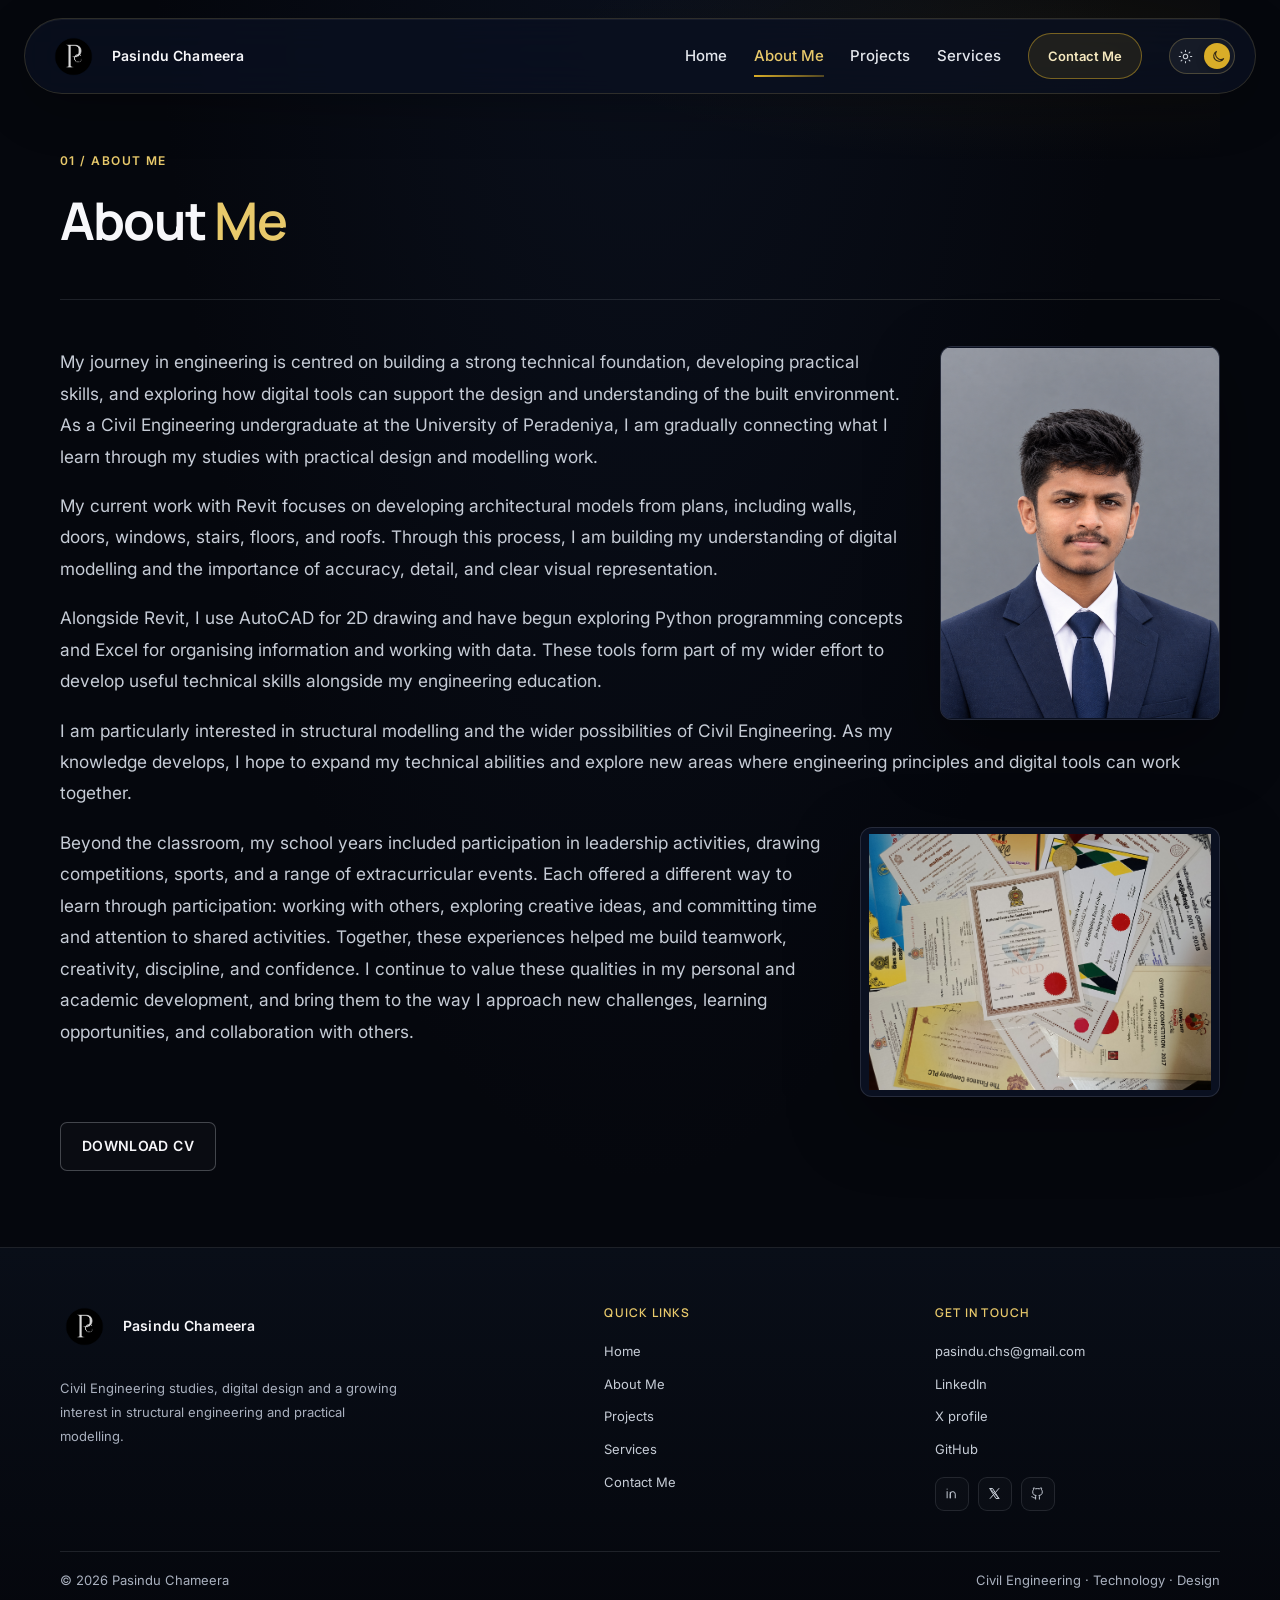
==== about.html @ b94b0c49 "Update portfolio and add project gallery" ====
<!doctype html>
<html lang="en">
<head>
  <meta charset="utf-8"><meta name="viewport" content="width=device-width, initial-scale=1"><meta name="theme-color" content="#05070D"><script>(function(){try{if(localStorage.getItem('portfolio-theme')==='light'){document.documentElement.dataset.theme='light';const m=document.querySelector('meta[name="theme-color"]');if(m)m.content='#F4F6F8'}}catch{}})();</script>
  <meta name="description" content="About Pasindu Chameera, a Civil Engineering undergraduate at the University of Peradeniya developing practical digital design skills.">
  <title>About Me | Pasindu Chameera</title>
  <link rel="preconnect" href="https://fonts.googleapis.com"><link rel="preconnect" href="https://fonts.gstatic.com" crossorigin><link href="https://fonts.googleapis.com/css2?family=Inter:wght@400;500;600&family=Manrope:wght@600;700&display=swap" rel="stylesheet">
  
  <link rel="stylesheet" href="styles.css"><script src="script.js" defer></script>
</head>
<body><a class="skip-link" href="#main">Skip to content</a>
  <header class="site-header"><a class="brand" href="index.html" aria-label="Pasindu Chameera home"><img src="pc-monogram.png" alt="" class="brand-mark"><span><strong>Pasindu Chameera</strong></span></a><button class="menu-toggle" type="button" aria-expanded="false" aria-controls="primary-nav" aria-label="Open navigation"><span></span><span></span></button><nav class="primary-nav" id="primary-nav" aria-label="Main navigation"><a href="index.html">Home</a><a href="about.html" aria-current="page">About Me</a><a href="projects.html">Projects</a><a href="services.html">Services</a><a class="nav-contact" href="contact.html">Contact Me</a><button class="theme-toggle" type="button" data-theme-toggle aria-label="Switch to light theme" aria-pressed="false">
  <svg class="theme-icon theme-icon-sun" viewBox="0 0 24 24" aria-hidden="true"><circle cx="12" cy="12" r="3.5"></circle><path d="M12 2v2m0 16v2M4.93 4.93l1.42 1.42m11.3 11.3 1.42 1.42M2 12h2m16 0h2M4.93 19.07l1.42-1.42m11.3-11.3 1.42-1.42"></path></svg>
  <svg class="theme-icon theme-icon-moon" viewBox="0 0 24 24" aria-hidden="true"><path d="M20.2 15.4A8.5 8.5 0 0 1 8.6 3.8 8.5 8.5 0 1 0 20.2 15.4Z"></path></svg>
  <span class="theme-toggle-thumb" aria-hidden="true"></span>
</button></nav></header>
  <main id="main">
  <section class="page-hero page-width about-page-hero"><p class="eyebrow">01 / About Me</p><h1>About <em>Me</em></h1></section>
  <section class="section section-about"><div class="page-width"><article class="about-article">
    <figure class="profile-frame"><img src="assets/pasindu-profile.png" alt="Portrait of Pasindu Chameera" loading="lazy"></figure>
    <p class="body-copy">My journey in engineering is centred on building a strong technical foundation, developing practical skills, and exploring how digital tools can support the design and understanding of the built environment. As a Civil Engineering undergraduate at the University of Peradeniya, I am gradually connecting what I learn through my studies with practical design and modelling work.</p>
    <p class="body-copy">My current work with Revit focuses on developing architectural models from plans, including walls, doors, windows, stairs, floors, and roofs. Through this process, I am building my understanding of digital modelling and the importance of accuracy, detail, and clear visual representation.</p>
    <p class="body-copy">Alongside Revit, I use AutoCAD for 2D drawing and have begun exploring Python programming concepts and Excel for organising information and working with data. These tools form part of my wider effort to develop useful technical skills alongside my engineering education.</p>
    <p class="body-copy">I am particularly interested in structural modelling and the wider possibilities of Civil Engineering. As my knowledge develops, I hope to expand my technical abilities and explore new areas where engineering principles and digital tools can work together.</p>
    <figure class="certificate-frame"><img src="assets/certificate-collection.jpg" alt="Photograph of Pasindu’s school certificates and participation documents" loading="lazy"></figure>
    <p class="body-copy">Beyond the classroom, my school years included participation in leadership activities, drawing competitions, sports, and a range of extracurricular events. Each offered a different way to learn through participation: working with others, exploring creative ideas, and committing time and attention to shared activities. Together, these experiences helped me build teamwork, creativity, discipline, and confidence. I continue to value these qualities in my personal and academic development, and bring them to the way I approach new challenges, learning opportunities, and collaboration with others.</p>
    <div class="about-actions"><a class="button button-outline" href="Pasindu_Chameera_CV.pdf" download="Pasindu_Chameera_CV.pdf">Download CV</a></div>
  </article></div></section>
</main>
  <footer class="site-footer"><div class="page-width"><div class="footer-main">
  <div><a class="brand footer-brand" href="index.html" aria-label="Pasindu Chameera home"><img src="pc-monogram.png" alt="" class="brand-mark"><span><strong>Pasindu Chameera</strong></span></a><p class="footer-description">Civil Engineering studies, digital design and a growing interest in structural engineering and practical modelling.</p></div>
  <div class="footer-col"><h2>Quick links</h2><nav class="footer-links" aria-label="Footer navigation"><a href="index.html">Home</a><a href="about.html">About Me</a><a href="projects.html">Projects</a><a href="services.html">Services</a><a href="contact.html">Contact Me</a></nav></div>
  <div class="footer-col"><h2>Get in touch</h2><div class="footer-contact"><a href="mailto:pasindu.chs@gmail.com">pasindu.chs@gmail.com</a><a href="https://www.linkedin.com/in/pasindu-chameera" target="_blank" rel="noopener noreferrer">LinkedIn</a><a href="https://x.com/PasinduChamee" target="_blank" rel="noopener noreferrer">X profile</a><a href="https://github.com/pasinduchs" target="_blank" rel="noopener noreferrer">GitHub</a></div><div class="social-links"><a href="https://www.linkedin.com/in/pasindu-chameera" target="_blank" rel="noopener noreferrer" aria-label="LinkedIn profile"><svg viewBox="0 0 24 24" aria-hidden="true"><path d="M5 9v10M5 5v.01M10 19v-6a4 4 0 0 1 8 0v6M10 10v9"/></svg></a><a href="https://x.com/PasinduChamee" target="_blank" rel="noopener noreferrer" aria-label="X profile"><svg viewBox="0 0 24 24" aria-hidden="true"><path d="m5 4 14 16M19 4 5 20M5 4h4l10 16h-4z"/></svg></a><a href="https://github.com/pasinduchs" target="_blank" rel="noopener noreferrer" aria-label="GitHub profile"><svg viewBox="0 0 24 24" aria-hidden="true"><path d="M9 19c-4 1-4-2-6-2m12 4v-3.5a3 3 0 0 0-.8-2.3c2.7-.3 5.5-1.3 5.5-6A4.7 4.7 0 0 0 18.4 6 4.3 4.3 0 0 0 18.3 3S17.3 2.7 15 4.5a12.5 12.5 0 0 0-6 0C6.7 2.7 5.7 3 5.7 3A4.3 4.3 0 0 0 5.6 6 4.7 4.7 0 0 0 4.3 9.2c0 4.7 2.8 5.7 5.5 6A3 3 0 0 0 9 17.5V21"/></svg></a></div></div>
</div><div class="footer-bottom"><p>© <span id="year"></span> Pasindu Chameera</p><p>Civil Engineering · Technology · Design</p></div></div></footer>
</body></html>
---- styles.css ----
:root {
  color-scheme: dark;
  --bg: #05070d;
  --panel: #0a1020;
  --panel-raised: #10182a;
  --text: #f7f7fa;
  --muted: #a9b0be;
  --line: rgba(233, 239, 249, .11);
  --gold: #d9ad28;
  --gold-soft: #e8c96b;
  --sans: 'Inter', 'Segoe UI', Arial, sans-serif;
  --display: 'Manrope', 'Inter', 'Segoe UI', Arial, sans-serif;
  --body-copy: #c6ccd6;
  --card-bg: linear-gradient(145deg, rgba(16, 24, 42, .98), rgba(10, 16, 32, .98));
  --illustration-bg: radial-gradient(ellipse at 58% 42%, rgba(37, 55, 84, .5), transparent 63%), linear-gradient(145deg, #121d30, #0a1020);
  --drawing-line: rgba(213, 220, 229, .66);
  --field-bg: rgba(5, 7, 13, .58);
  --field-line: rgba(233, 239, 249, .09);
  --field-label: #dee2e9;
  --field-placeholder: #9099a8;
  --success: #b8d4be;
  --error: #e5a59a;
  --footer-bg: linear-gradient(180deg, #090e18, #05070d);
  --soft-band: linear-gradient(115deg, #0a1020, #0d1423);
  --button-start: #e2bd54;
  --button-end: #c99d25;
  --button-hover-start: #f0d477;
  --button-hover-end: #d7ad38;
  --control-border: rgba(235, 239, 247, .25);
  --control-bg: rgba(255, 255, 255, .025);
  --shadow: 0 24px 70px rgba(0, 0, 0, .38);
}

:root[data-theme='light'] {
  color-scheme: light;
  --bg: #f5f6f8;
  --panel: #ebeff4;
  --panel-raised: #fff;
  --text: #14243a;
  --muted: #5b6674;
  --line: rgba(20, 36, 58, .13);
  --gold: #b58b55;
  --gold-soft: #8d6a39;
  --body-copy: #39495b;
  --card-bg: linear-gradient(145deg, #fff, #f2f4f7);
  --illustration-bg: radial-gradient(ellipse at 58% 42%, rgba(181, 139, 85, .13), transparent 63%), linear-gradient(145deg, #e9edf2, #dfe5ec);
  --drawing-line: rgba(20, 36, 58, .65);
  --field-bg: #f3f5f7;
  --field-line: rgba(20, 36, 58, .15);
  --field-label: #25364b;
  --field-placeholder: #697587;
  --success: #346943;
  --error: #9a3f34;
  --footer-bg: linear-gradient(180deg, #edf0f4, #e5eaf0);
  --soft-band: linear-gradient(115deg, #e9edf2, #f0f2f5);
  --button-start: #c7a06b;
  --button-end: #ad824d;
  --button-hover-start: #d2ae7c;
  --button-hover-end: #b88e59;
  --control-border: rgba(20, 36, 58, .25);
  --control-bg: rgba(20, 36, 58, .035);
  --shadow: 0 24px 65px rgba(24, 38, 56, .11);
}
:root[data-theme='light'] body { background: radial-gradient(ellipse at 50% -20%, rgba(181, 139, 85, .09), transparent 55%), var(--bg); }

* { box-sizing: border-box; }
html { scroll-behavior: smooth; scroll-padding-top: 112px; }
h1, h2, h3, h4, h5, h6 { font-family: var(--display); }
body {
  margin: 0;
  color: var(--text);
  background: radial-gradient(ellipse at 50% -20%, rgba(25, 40, 70, .3), transparent 55%), var(--bg);
  font: 400 16px/1.75 var(--sans);
  -webkit-font-smoothing: antialiased;
}
a { color: inherit; text-decoration: none; }
button, input, textarea { font: inherit; }
img { display: block; max-width: 100%; }
a:focus-visible, button:focus-visible, input:focus-visible, textarea:focus-visible { outline: 2px solid var(--gold-soft); outline-offset: 4px; }
.skip-link { position: absolute; z-index: 40; top: 0; left: -999px; padding: 12px 16px; color: var(--bg); background: var(--text); }
.skip-link:focus { top: 12px; left: 12px; }
.page-width { width: min(1160px, calc(100% - 64px)); margin-inline: auto; }

/* Shared floating navigation */
.site-header {
  position: fixed; z-index: 20; top: 18px; left: 50%; transform: translateX(-50%);
  display: flex; align-items: center; justify-content: space-between; gap: 28px;
  width: min(1320px, calc(100% - 48px)); min-height: 76px; padding: 10px 20px 10px 24px;
  border: 1px solid rgba(232, 201, 107, .17); border-radius: 999px;
  background: rgba(10, 16, 32, .78); box-shadow: 0 15px 48px rgba(0, 0, 0, .25), inset 0 1px rgba(255, 255, 255, .055);
  backdrop-filter: blur(22px); -webkit-backdrop-filter: blur(22px);
  transition: background .25s, border-color .25s, box-shadow .25s;
}
.site-header.is-scrolled { background: rgba(10, 16, 32, .92); border-color: rgba(232, 201, 107, .23); box-shadow: 0 18px 55px rgba(0, 0, 0, .35), inset 0 1px rgba(255, 255, 255, .06); }
.brand { display: flex; flex: none; align-items: center; gap: 14px; }
.brand-mark { width: 49px; height: 49px; object-fit: contain; }
.brand strong, .brand small { display: block; }
.brand strong { color: #f7f7fa; font-size: 14px; font-weight: 600; line-height: 1.35; letter-spacing: .01em; }
.brand small { color: var(--muted); font-size: 9px; line-height: 1.5; letter-spacing: .12em; text-transform: uppercase; }
.primary-nav { display: flex; align-items: center; gap: clamp(17px, 2.1vw, 31px); color: #e4e7ed; }
.primary-nav a { position: relative; font-size: 15px; font-weight: 500; white-space: nowrap; transition: color .2s; }
.primary-nav a:not(.nav-contact)::after { position: absolute; right: 100%; bottom: -8px; left: 0; height: 2px; background: linear-gradient(90deg, var(--gold), rgba(217, 173, 40, .35)); content: ''; transition: right .2s; }
.primary-nav a:hover, .primary-nav a[aria-current='page'] { color: var(--gold-soft); }
.primary-nav a:hover::after, .primary-nav a[aria-current='page']::after { right: 0; }
.primary-nav .nav-contact { padding: 11px 19px; border: 1px solid rgba(217, 173, 40, .48); border-radius: 999px; color: #f5e8bf; background: rgba(217, 173, 40, .1); font-size: 13px; font-weight: 600; transition: color .2s, background .2s, box-shadow .2s; }
.primary-nav .nav-contact:hover, .primary-nav .nav-contact[aria-current='page'] { border-color: var(--gold); color: #15130b; background: var(--gold); box-shadow: 0 7px 24px rgba(217, 173, 40, .16); }
.theme-toggle { position: relative; display: inline-flex; width: 66px; height: 36px; flex: none; align-items: center; justify-content: space-between; padding: 0 8px; overflow: hidden; border: 1px solid rgba(232, 201, 107, .25); border-radius: 999px; color: #f6e7b8; background: rgba(255, 255, 255, .055); cursor: pointer; transition: border-color .2s, background .2s; }
.theme-toggle:hover { border-color: rgba(232, 201, 107, .6); background: rgba(217, 173, 40, .1); }
.theme-icon { position: relative; z-index: 1; width: 15px; height: 15px; fill: none; stroke: currentColor; stroke-width: 1.7; stroke-linecap: round; stroke-linejoin: round; transition: color .2s; }
.theme-toggle-thumb { position: absolute; z-index: 0; top: 4px; left: 4px; width: 26px; height: 26px; border-radius: 50%; background: var(--gold); box-shadow: 0 2px 8px rgba(0, 0, 0, .22); transform: translateX(30px); transition: transform .25s cubic-bezier(.2, .8, .2, 1), background .2s; }
:root[data-theme='light'] .theme-toggle-thumb { transform: translateX(0); }
:root[data-theme='light'] .theme-icon-sun, :root:not([data-theme='light']) .theme-icon-moon { color: #302615; }
:root[data-theme='light'] .theme-icon-moon, :root:not([data-theme='light']) .theme-icon-sun { color: #c9cdd4; }
.theme-toggle[aria-pressed='true'] .theme-toggle-thumb { transform: translateX(0); }
.theme-toggle[aria-pressed='true'] .theme-icon-sun, .theme-toggle:not([aria-pressed='true']) .theme-icon-moon { color: #302615; }
.theme-toggle[aria-pressed='true'] .theme-icon-moon, .theme-toggle:not([aria-pressed='true']) .theme-icon-sun { color: #c9cdd4; }
.menu-toggle { display: none; }

.eyebrow { margin: 0 0 17px; color: var(--gold-soft); font-size: 12px; font-weight: 600; line-height: 1.5; letter-spacing: .12em; text-transform: uppercase; }
.button { display: inline-flex; min-height: 49px; align-items: center; justify-content: center; gap: 10px; padding: 13px 21px; border: 1px solid transparent; border-radius: 7px; font-size: 14px; font-weight: 600; line-height: 1.2; letter-spacing: .025em; text-align: center; text-transform: uppercase; transition: color .2s, background .2s, border-color .2s, box-shadow .2s, transform .2s; }
.button:hover { transform: translateY(-2px); }
.button-bronze { border-color: rgba(232, 201, 107, .62); color: #17140b; background: linear-gradient(135deg, var(--button-start), var(--button-end)); box-shadow: 0 8px 25px rgba(217, 173, 40, .12); }
.button-bronze:hover { border-color: var(--gold-soft); background: linear-gradient(135deg, var(--button-hover-start), var(--button-hover-end)); box-shadow: 0 10px 30px rgba(217, 173, 40, .18); }
.button-quiet, .button-outline { border-color: var(--control-border); color: var(--text); background: var(--control-bg); }
.button-quiet:hover, .button-outline:hover { border-color: rgba(232, 201, 107, .65); color: var(--gold-soft); background: rgba(217, 173, 40, .055); }
.text-link { display: inline-flex; align-items: center; gap: 9px; color: var(--text); font-size: 15px; font-weight: 600; transition: color .2s; }
.text-link:hover { color: var(--gold-soft); }

/* Home */
.home-hero { position: relative; display: flex; min-height: min(830px, 100svh); align-items: center; overflow: hidden; background: #101722 url('https://images.unsplash.com/photo-1600585154340-be6161a56a0c?auto=format&fit=crop&w=2400&q=88') center 54% / cover no-repeat; }
.home-hero::before { position: absolute; inset: 0; background: linear-gradient(90deg, rgba(5, 7, 13, .94) 0%, rgba(5, 7, 13, .81) 43%, rgba(5, 7, 13, .42) 75%, rgba(5, 7, 13, .36)), linear-gradient(0deg, rgba(5, 7, 13, .8), transparent 42%); content: ''; }
.hero-shade { position: absolute; inset: 0; pointer-events: none; }
.hero-content { position: relative; z-index: 1; display: grid; width: min(1160px, calc(100% - 64px)); min-height: 690px; grid-template-columns: minmax(0, 1fr); align-items: center; margin-inline: auto; padding: 82px 0 64px; }
.hero-copy { width: min(100%, 900px); justify-self: center; }
.hero-name { margin: 0 0 10px; color: #e5e7ea; font-size: 13px; font-weight: 600; letter-spacing: .12em; text-transform: uppercase; }
.hero-copy h1, .page-hero h1 { margin: 0; font-family: var(--display); font-size: clamp(52px, 5.5vw, 68px); font-weight: 700; line-height: 1.08; letter-spacing: -.035em; }
.hero-copy h1 em, .page-hero h1 em, .section-heading h2 em, .home-about h2 em, .about-text h2 em, .service-main h2 em, .contact-information h2 em { color: var(--gold-soft); font-family: inherit; font-style: normal; font-weight: 600; letter-spacing: -.02em; }
.hero-intro { max-width: 550px; margin: 22px 0 28px; color: #e0e3e9; font-size: 17px; line-height: 1.85; }
.hero-actions { display: flex; align-items: center; gap: 18px; flex-wrap: wrap; }
.hero-meta { display: flex; align-items: center; gap: 12px; margin-top: 42px; color: #c1c6ce; font-size: 13px; font-weight: 500; letter-spacing: .08em; text-transform: uppercase; }
.meta-rule { width: 34px; height: 1px; background: var(--gold); }
.hero-scroll { position: absolute; z-index: 2; bottom: 23px; left: max(32px, calc((100vw - 1160px) / 2)); color: #d2d5db; font-size: 13px; font-weight: 500; letter-spacing: .1em; text-transform: uppercase; }
.hero-scroll:hover { color: var(--gold-soft); }
.section { padding: 104px 0; }
.section-featured { background: var(--bg); }
.section-soft { background: var(--panel); }
.section-heading { display: flex; align-items: end; justify-content: space-between; gap: 40px; margin-bottom: 42px; }
.section-heading h2, .home-about h2, .about-copy h2, .service-main h2, .contact-information h2 { margin: 0; font-family: var(--display); font-size: clamp(30px, 3vw, 38px); font-weight: 700; line-height: 1.18; letter-spacing: -.03em; }
.section-intro { max-width: 420px; margin: 0; color: var(--muted); font-size: 15px; line-height: 1.9; }
.feature-grid { display: grid; grid-template-columns: 1fr 1fr; gap: 22px; }
.feature-card { display: grid; min-height: 270px; grid-template-columns: .9fr 1.1fr; overflow: hidden; border: 1px solid var(--line); border-radius: 14px; background: var(--card-bg); box-shadow: var(--shadow); transition: border-color .25s, transform .25s, box-shadow .25s; }
.feature-card:hover { transform: translateY(-3px); border-color: rgba(217, 173, 40, .35); box-shadow: 0 22px 46px rgba(0, 0, 0, .28), 0 0 32px rgba(217, 173, 40, .045); }
.drawing, .project-art { position: relative; min-height: 250px; overflow: hidden; border-right: 1px solid var(--line); background: var(--illustration-bg); }
.drawing::before, .project-art::before { position: absolute; inset: 18% 14%; border: 1px solid rgba(232, 201, 107, .42); content: ''; transform: skewY(-8deg); }
.drawing span, .project-art span { position: absolute; display: block; background: var(--drawing-line); }
.drawing-plan span:nth-child(1), .art-plan span:nth-child(1) { top: 18%; left: 35%; width: 1px; height: 66%; }
.drawing-plan span:nth-child(2), .art-plan span:nth-child(2) { top: 18%; left: 65%; width: 1px; height: 66%; }
.drawing-plan span:nth-child(3), .art-plan span:nth-child(3) { top: 50%; left: 18%; width: 64%; height: 1px; }
.drawing-plan i, .art-plan i { position: absolute; top: 30%; left: 36%; width: 29%; height: 24%; border: 1px solid #d9dee5; }
.drawing-plan b, .art-plan b { position: absolute; top: 20%; left: 23%; width: 54%; height: 60%; border: 1px solid rgba(217, 222, 229, .55); }
.drawing-volume span:nth-child(1), .project-art span:nth-child(1) { top: 37%; left: 24%; width: 52%; height: 1px; transform: rotate(-28deg); }
.drawing-volume span:nth-child(2), .project-art span:nth-child(2) { top: 62%; left: 25%; width: 52%; height: 1px; transform: rotate(-28deg); }
.drawing-volume i, .art-elevation i { position: absolute; top: 27%; left: 29%; width: 44%; height: 42%; border: 1px solid rgba(217, 222, 229, .75); transform: skewY(-28deg); }
.drawing-volume b, .art-elevation b { position: absolute; top: 23%; left: 41%; width: 30%; height: 44%; border-left: 1px solid var(--gold); transform: skewY(-28deg); }
.card-copy { align-self: center; padding: clamp(24px, 3vw, 36px); }
.card-kicker { margin: 0 0 10px; color: var(--gold-soft); font-size: 12px; font-weight: 600; letter-spacing: .1em; text-transform: uppercase; }
.card-copy h3, .project-copy h3 { margin: 0 0 8px; font-family: var(--display); font-size: clamp(21px, 1.65vw, 24px); font-weight: 600; line-height: 1.35; }
.card-copy > p:not(.card-kicker), .project-copy > p:not(.card-kicker) { margin: 0; color: var(--muted); font-size: 15px; line-height: 1.75; }
.card-link { display: inline-block; margin-top: 22px; color: var(--text); font-size: 15px; font-weight: 600; }
.feature-card:hover .card-link { color: var(--gold-soft); }
.home-about-inner { display: grid; grid-template-columns: 1fr 1fr; align-items: center; gap: 12%; }
.home-about h2 { max-width: 510px; }
.body-copy { margin: 0 0 17px; color: var(--body-copy); font-size: 16px; line-height: 1.9; }
.home-about .text-link { margin-top: 8px; }

/* Shared page introduction */
.page-hero { padding-top: 152px; padding-bottom: 82px; border-bottom: 1px solid var(--line); background: radial-gradient(ellipse at 86% 12%, rgba(217, 173, 40, .055), transparent 35%); }
.page-hero .eyebrow { margin-bottom: 22px; }
.page-hero h1 { max-width: 860px; font-size: clamp(40px, 4.1vw, 52px); line-height: 1.1; }
.page-lead { max-width: 640px; margin: 23px 0 0; color: var(--muted); font-size: 17px; line-height: 1.85; }

/* About */
.section-about { padding-top: 46px; padding-bottom: 76px; }
.about-page-hero { padding-bottom: 50px; }
.about-article { display: flow-root; }
.about-article .body-copy { max-width: none; margin: 0 0 18px; color: var(--body-copy); font-size: clamp(17px, 1.35vw, 18px); line-height: 1.82; }
.profile-frame { float: right; width: min(100%, 280px); aspect-ratio: 3 / 4; margin: 0 0 22px 34px; overflow: hidden; border: 1px solid rgba(233, 239, 249, .12); border-radius: 12px; background: var(--panel); box-shadow: var(--shadow); }
.profile-frame img { width: 100%; height: 100%; object-fit: contain; object-position: center; }
.certificate-frame { position: relative; float: right; display: block; width: min(100%, 360px); aspect-ratio: 4 / 3; margin: 0 0 20px 30px; overflow: hidden; border: 1px solid rgba(233, 239, 249, .12); border-radius: 12px; background: var(--panel); box-shadow: var(--shadow); }
.certificate-frame img { width: 100%; height: 100%; padding: 6px; object-fit: contain; }
.about-actions { clear: both; display: flex; justify-content: flex-start; padding-top: 5px; }

/* Projects */
.project-grid { display: grid; grid-template-columns: repeat(3, minmax(0, 1fr)); gap: 24px; align-items: stretch; }
.project-card { display: flex; min-width: 0; flex-direction: column; overflow: hidden; border: 1px solid var(--line); border-radius: 25px; background: var(--card-bg); box-shadow: var(--shadow); transition: border-color .25s, box-shadow .25s, transform .25s; }
.project-card:hover { transform: translateY(-3px); border-color: rgba(217, 173, 40, .42); box-shadow: 0 22px 46px rgba(0, 0, 0, .28); }
.project-card > .project-art { display: block; width: 100%; min-height: 0; aspect-ratio: 8 / 5; border: 0; border-bottom: 1px solid var(--line); object-fit: cover; object-position: center; background: var(--panel); }
.project-copy { display: flex; flex: 1; flex-direction: column; gap: 22px; padding: 24px; }
.project-copy h3 { margin: 0; }
.project-link { align-self: flex-start; margin-top: auto; }
.project-empty-state { margin: 0; padding: 38px 28px; border: 1px dashed var(--line); border-radius: 20px; color: var(--muted); text-align: center; }
.project-empty-state[hidden] { display: none; }
.status-tag { display: inline-block; margin-top: 19px; padding: 6px 9px; border: 1px solid var(--line); border-radius: 4px; color: var(--muted); font-size: 12px; letter-spacing: .06em; text-transform: uppercase; }

/* Services */
.service-layout { display: grid; grid-template-columns: minmax(0, .95fr) minmax(0, 1fr); align-items: start; gap: 12%; }
.service-main h2 { margin-bottom: 23px; }
.service-main .body-copy { max-width: 490px; margin-bottom: 28px; }
.service-detail-list { border-top: 1px solid var(--line); }
.service-detail-list article { display: grid; grid-template-columns: 36px 1fr; gap: 14px; padding: 23px 0; border-bottom: 1px solid var(--line); }
.service-detail-list article > span { color: var(--gold-soft); font-size: 13px; font-weight: 600; }
.service-detail-list h3 { margin: 0 0 6px; font-size: 18px; font-weight: 600; }
.service-detail-list p { margin: 0; color: var(--muted); font-size: 14px; line-height: 1.8; }
.scope-band { padding: 32px 0; border-block: 1px solid var(--line); background: var(--soft-band); }
.scope-inner { display: grid; grid-template-columns: 150px 1fr auto; align-items: center; gap: 30px; }
.scope-inner .eyebrow { margin: 0; }
.scope-inner > p:not(.eyebrow) { max-width: 700px; margin: 0; color: var(--muted); font-size: 14px; line-height: 1.8; }
.scope-inner .text-link { white-space: nowrap; }

/* Contact */
.contact-section { padding-top: 82px; }
.contact-layout { display: grid; grid-template-columns: minmax(0, 1fr) minmax(360px, .95fr); align-items: start; gap: clamp(45px, 7vw, 96px); }
.contact-information { padding: 10px 0; }
.contact-information h2 { margin-bottom: 18px; font-size: clamp(38px, 4.3vw, 58px); }
.contact-information .body-copy { max-width: 470px; font-size: 16px; line-height: 1.85; }
.contact-list { margin-top: 36px; border-top: 1px solid var(--line); }
.contact-row { display: grid; grid-template-columns: 52px minmax(0, 1fr); align-items: center; gap: 15px; padding: 19px 0; border-bottom: 1px solid var(--line); transition: color .2s; }
.contact-row:hover { color: var(--gold-soft); }
.contact-icon { display: grid; width: 46px; height: 46px; place-items: center; border: 1px solid rgba(217, 173, 40, .22); border-radius: 14px; color: var(--gold-soft); background: linear-gradient(145deg, rgba(217, 173, 40, .1), rgba(217, 173, 40, .025)); }
.contact-icon svg { width: 19px; height: 19px; fill: none; stroke: currentColor; stroke-width: 1.7; stroke-linecap: round; stroke-linejoin: round; }
.whatsapp-icon { color: var(--gold-soft); }
.whatsapp-icon svg { fill: currentColor; stroke: none; }
.whatsapp-primary { border-bottom-color: rgba(181, 139, 85, .38); }
.whatsapp-primary .contact-icon { border-color: rgba(181, 139, 85, .55); color: var(--gold-soft); background: rgba(181, 139, 85, .14); }
.whatsapp-primary strong { color: var(--gold-soft); }
.social-profiles { margin-top: 38px; }
.social-profiles h3 { margin: 0 0 16px; color: var(--text); font-size: 22px; font-weight: 600; line-height: 1.3; }
.social-grid { display: grid; grid-template-columns: repeat(2, minmax(0, 1fr)); gap: 12px; }
.social-card { display: flex; min-width: 0; min-height: 82px; align-items: center; gap: 13px; padding: 14px; border: 1px solid var(--line); border-radius: 12px; color: var(--text); background: var(--card-bg); box-shadow: var(--shadow); transition: transform .2s, border-color .2s, box-shadow .2s; }
.social-card:hover { transform: translateY(-3px); border-color: rgba(181, 139, 85, .55); box-shadow: var(--shadow), 0 8px 24px rgba(181, 139, 85, .09); }
.social-card-icon { display: grid; width: 40px; height: 40px; flex: none; place-items: center; border: 1px solid rgba(181, 139, 85, .32); border-radius: 11px; color: var(--gold-soft); background: rgba(181, 139, 85, .1); }
.social-card-icon svg { width: 20px; height: 20px; fill: currentColor; }
.social-card-icon .icon-outline { fill: none; stroke: currentColor; stroke-width: 1.8; }
.social-card-copy { display: grid; min-width: 0; gap: 4px; }
.social-card-copy strong { overflow-wrap: anywhere; color: var(--text); font-size: 14px; font-weight: 600; line-height: 1.35; }
.social-card-copy > span { overflow-wrap: anywhere; color: var(--muted); font-size: 13px; line-height: 1.4; }
.contact-row small, .contact-row strong { display: block; }
.contact-row small { color: var(--muted); font-size: 13px; letter-spacing: .08em; text-transform: uppercase; }
.contact-row strong { margin-top: 5px; overflow-wrap: anywhere; font-size: 15px; font-weight: 600; }
.contact-form { display: grid; grid-template-columns: 1fr; gap: 10px; padding: clamp(26px, 3.5vw, 40px); border: 1px solid var(--line); border-radius: 16px; background: radial-gradient(ellipse at 100% 0%, rgba(217, 173, 40, .045), transparent 34%), var(--card-bg); box-shadow: var(--shadow); }
.contact-form > .eyebrow { margin-bottom: 8px; }
.contact-form label { margin-top: 6px; color: var(--field-label); font-size: 13px; font-weight: 600; letter-spacing: .06em; text-transform: uppercase; }
.contact-form input, .contact-form textarea { width: 100%; min-width: 0; padding: 14px 15px; border: 1px solid var(--field-line); border-radius: 7px; color: var(--text); background: var(--field-bg); font: 400 14px/1.65 var(--sans); transition: border-color .2s, box-shadow .2s; }
.contact-form input::placeholder, .contact-form textarea::placeholder { color: var(--field-placeholder); opacity: 1; }
.contact-form input:focus, .contact-form textarea:focus { outline: none; border-color: rgba(217, 173, 40, .58); box-shadow: 0 0 0 3px rgba(217, 173, 40, .08); }
.contact-form textarea { min-height: 150px; resize: vertical; }
.contact-form .button { justify-self: start; min-width: 150px; margin-top: 8px; }
.button-spinner { display: none; width: 13px; height: 13px; border: 1.5px solid rgba(23, 20, 11, .35); border-top-color: #17140b; border-radius: 50%; animation: spin .7s linear infinite; }
.contact-form.is-submitting .button-spinner { display: inline-block; }
.contact-form .button:disabled { cursor: wait; opacity: .78; }
@keyframes spin { to { transform: rotate(360deg); } }
.form-status { min-height: 1.5em; margin: 2px 0 0; color: var(--muted); font-size: 13px; line-height: 1.6; }
.form-status[data-state='success'] { color: var(--success); }
.form-status[data-state='error'] { color: var(--error); }
.form-privacy { margin: 2px 0 0; color: var(--muted); font-size: 11px; }

/* Shared footer */
.site-footer { padding: 54px 0 24px; border-top: 1px solid var(--line); background: var(--footer-bg); }
.footer-main { display: grid; grid-template-columns: 1.3fr .7fr .8fr; gap: 7%; padding-bottom: 40px; }
.footer-brand { display: inline-flex; }
.footer-description { max-width: 340px; margin: 17px 0 0; color: var(--muted); font-size: 13px; line-height: 1.85; }
.footer-col h2 { margin: 0 0 17px; color: var(--gold-soft); font-size: 12px; font-weight: 600; letter-spacing: .1em; text-transform: uppercase; }
.footer-links, .footer-contact { display: grid; gap: 10px; }
.footer-links a, .footer-contact a { color: var(--body-copy); font-size: 13px; transition: color .2s; }
.footer-links a:hover, .footer-contact a:hover { color: var(--gold-soft); }
.social-links { display: flex; gap: 9px; margin-top: 16px; }
.social-links a { display: grid; width: 34px; height: 34px; place-items: center; border: 1px solid var(--line); border-radius: 9px; color: var(--body-copy); background: rgba(255, 255, 255, .02); transition: border-color .2s, color .2s, background .2s; }
.social-links a:hover { border-color: rgba(217, 173, 40, .5); color: var(--gold-soft); background: rgba(217, 173, 40, .06); }
.social-links svg { width: 15px; height: 15px; fill: none; stroke: currentColor; stroke-width: 1.6; stroke-linecap: round; stroke-linejoin: round; }
.social-links svg.footer-brand-icon { fill: currentColor; stroke: none; }
.footer-bottom { display: flex; align-items: center; justify-content: space-between; gap: 20px; padding-top: 17px; border-top: 1px solid var(--line); color: var(--muted); font-size: 13px; }
.footer-bottom p { margin: 0; }

@media (max-width: 1120px) {
  .site-header { width: calc(100% - 40px); padding-inline: 17px 14px; }
  .brand { gap: 10px; }
  .brand-mark { width: 44px; height: 44px; }
  .brand strong { font-size: 13px; }
  .brand small { font-size: 8px; }
  .primary-nav { gap: 17px; }
  .primary-nav a { font-size: 13px; }
  .primary-nav .nav-contact { padding: 10px 15px; }
}
@media (max-width: 1080px) {
  html { scroll-padding-top: 96px; }
  .site-header { top: 14px; width: calc(100% - 32px); min-height: 68px; padding: 9px 13px 9px 17px; }
  .menu-toggle { display: flex; width: 43px; height: 43px; flex: none; flex-direction: column; justify-content: center; gap: 5px; border: 1px solid rgba(233, 239, 249, .13); border-radius: 50%; background: rgba(255, 255, 255, .035); }
  .menu-toggle span { width: 17px; height: 1px; margin-inline: auto; background: var(--text); transition: transform .2s; }
  .menu-toggle[aria-expanded='true'] span:first-child { transform: translateY(3px) rotate(45deg); }
  .menu-toggle[aria-expanded='true'] span:last-child { transform: translateY(-3px) rotate(-45deg); }
  .primary-nav { position: absolute; top: calc(100% + 10px); right: 0; left: 0; display: none; align-items: stretch; flex-direction: column; gap: 2px; padding: 12px; border: 1px solid rgba(232, 201, 107, .16); border-radius: 20px; background: rgba(10, 16, 32, .95); box-shadow: 0 20px 50px rgba(0, 0, 0, .35); backdrop-filter: blur(22px); }
  .primary-nav.is-open { display: flex; }
  .primary-nav a { padding: 12px 14px; font-size: 15px; }
  .primary-nav a:not(.nav-contact)::after { right: 100%; bottom: 5px; left: 14px; }
  .primary-nav a:hover::after, .primary-nav a[aria-current='page']::after { right: calc(100% - 42px); }
  .primary-nav .nav-contact { margin-top: 6px; text-align: center; }
  .theme-toggle { align-self: flex-start; margin: 8px 0 4px 14px; }
  .page-hero { padding-top: 128px; }
  .hero-content { min-height: min(760px, 100svh); }
  .contact-layout { gap: 42px; }
}
@media (max-width: 780px) {
  .page-width { width: calc(100% - 42px); }
  .hero-copy h1 { font-size: clamp(50px, 8vw, 68px); }
  .hero-intro { font-size: 15px; }
  .section { padding: 84px 0; }
  .section-heading h2, .home-about h2, .about-copy h2, .service-main h2, .contact-information h2 { font-size: clamp(34px, 6vw, 46px); }
  .page-hero { padding-top: 124px; padding-bottom: 62px; }
  .page-hero h1 { font-size: clamp(40px, 8vw, 52px); }
  .page-lead, .section-intro { font-size: 15px; }
  .body-copy { font-size: 15px; }
  .section-heading { align-items: flex-start; flex-direction: column; gap: 18px; }
  .home-about-inner, .service-layout, .contact-layout { grid-template-columns: 1fr; gap: 35px; }
  .about-article .body-copy { font-size: 17px; }
  .profile-frame { width: min(42%, 250px); margin-left: 23px; }
  .certificate-frame { width: min(48%, 300px); margin-left: 21px; }
  .about-actions { justify-content: flex-start; }
  .project-grid { grid-template-columns: 1fr 1fr; }
  .contact-layout { gap: 34px; }
  .contact-information { max-width: 650px; }
  .contact-form { width: 100%; max-width: 650px; }
  .scope-inner { grid-template-columns: 1fr 1fr; gap: 14px; }
  .scope-inner > p:not(.eyebrow) { grid-row: 2; grid-column: 1 / -1; }
  .scope-inner .text-link { grid-row: 1; grid-column: 2; justify-self: end; }
  .footer-main { grid-template-columns: 1.2fr .8fr; gap: 34px; }
  .footer-main > .footer-col:last-child { grid-column: 1 / -1; }
  .site-footer { padding: 42px 0 20px; }
}
@media (max-width: 540px) {
  .page-width { width: calc(100% - 36px); }
  .site-header { top: 10px; width: calc(100% - 24px); min-height: 62px; border-radius: 999px; }
  .brand-mark { width: 39px; height: 39px; }
  .brand strong { font-size: 12px; }
  .brand small { font-size: 7px; }
  .home-hero { min-height: 100svh; }
  .home-hero::before { background: linear-gradient(90deg, rgba(5, 7, 13, .92), rgba(5, 7, 13, .75)), linear-gradient(0deg, rgba(5, 7, 13, .88), transparent 58%); }
  .hero-content { min-height: 100svh; align-content: center; padding-top: 100px; padding-bottom: 78px; }
  .hero-copy h1 { max-width: 460px; font-size: clamp(45px, 12vw, 60px); }
  .hero-intro { max-width: 420px; font-size: 14px; }
  .hero-actions { gap: 9px; }
  .hero-actions .button { min-height: 42px; padding: 11px 13px; font-size: 10px; }
  .hero-actions .text-link { min-height: 42px; padding-inline: 4px; }
  .hero-meta { gap: 9px; margin-top: 25px; font-size: 8px; letter-spacing: .08em; }
  .hero-scroll { bottom: 20px; left: 18px; font-size: 8px; }
  .section { padding: 68px 0; }
  .section-heading h2, .home-about h2, .about-copy h2, .service-main h2, .contact-information h2 { font-size: 36px; }
  .section-heading { margin-bottom: 30px; }
  .section-intro { font-size: 14px; }
  .feature-grid { grid-template-columns: 1fr; }
  .feature-card { grid-template-columns: .82fr 1.18fr; min-height: 0; }
  .drawing { min-height: 210px; border-right: 1px solid var(--line); border-bottom: 0; }
  .card-copy { padding: 18px; }
  .card-copy h3 { font-size: 17px; }
  .card-copy > p:not(.card-kicker), .project-copy > p:not(.card-kicker) { font-size: 13px; }
  .card-link { margin-top: 15px; }
  .home-about-inner { gap: 22px; }
  .page-hero { padding-top: 112px; padding-bottom: 48px; }
  .page-hero h1 { font-size: clamp(40px, 11vw, 52px); }
  .page-lead { font-size: 14px; }
  .section-about { padding-top: 34px; padding-bottom: 58px; }
  .about-page-hero { padding-bottom: 40px; }
  .about-article .body-copy { margin-bottom: 15px; font-size: 16px; line-height: 1.78; }
  .profile-frame { width: min(42%, 180px); margin: 0 0 15px 16px; }
  .certificate-frame { width: min(48%, 220px); margin: 0 0 15px 14px; }
  .project-grid { grid-template-columns: 1fr; }
  .project-grid { gap: 18px; }
  .project-copy { gap: 18px; padding: 20px; }
  .scope-inner { grid-template-columns: 1fr; }
  .scope-inner .text-link, .scope-inner > p:not(.eyebrow) { grid-row: auto; grid-column: auto; justify-self: start; }
  .contact-section { padding-top: 50px; }
  .contact-layout { gap: 26px; }
  .social-profiles { margin-top: 30px; }
  .social-grid { grid-template-columns: 1fr; gap: 9px; }
  .social-card { min-height: 72px; padding: 12px; }
  .contact-form { padding: 23px; border-radius: 13px; }
  .contact-row { grid-template-columns: 44px minmax(0, 1fr); gap: 11px; padding: 16px 0; }
  .contact-icon { width: 40px; height: 40px; border-radius: 12px; }
  .contact-row strong { font-size: 12px; }
  .footer-main { grid-template-columns: 1fr; gap: 29px; }
  .footer-main > .footer-col:last-child { grid-column: auto; }
  .footer-bottom { align-items: flex-start; flex-direction: column; gap: 6px; }
}
@media (prefers-reduced-motion: reduce) {
  *, *::before, *::after { scroll-behavior: auto !important; animation-duration: .01ms !important; animation-iteration-count: 1 !important; transition-duration: .01ms !important; }
}
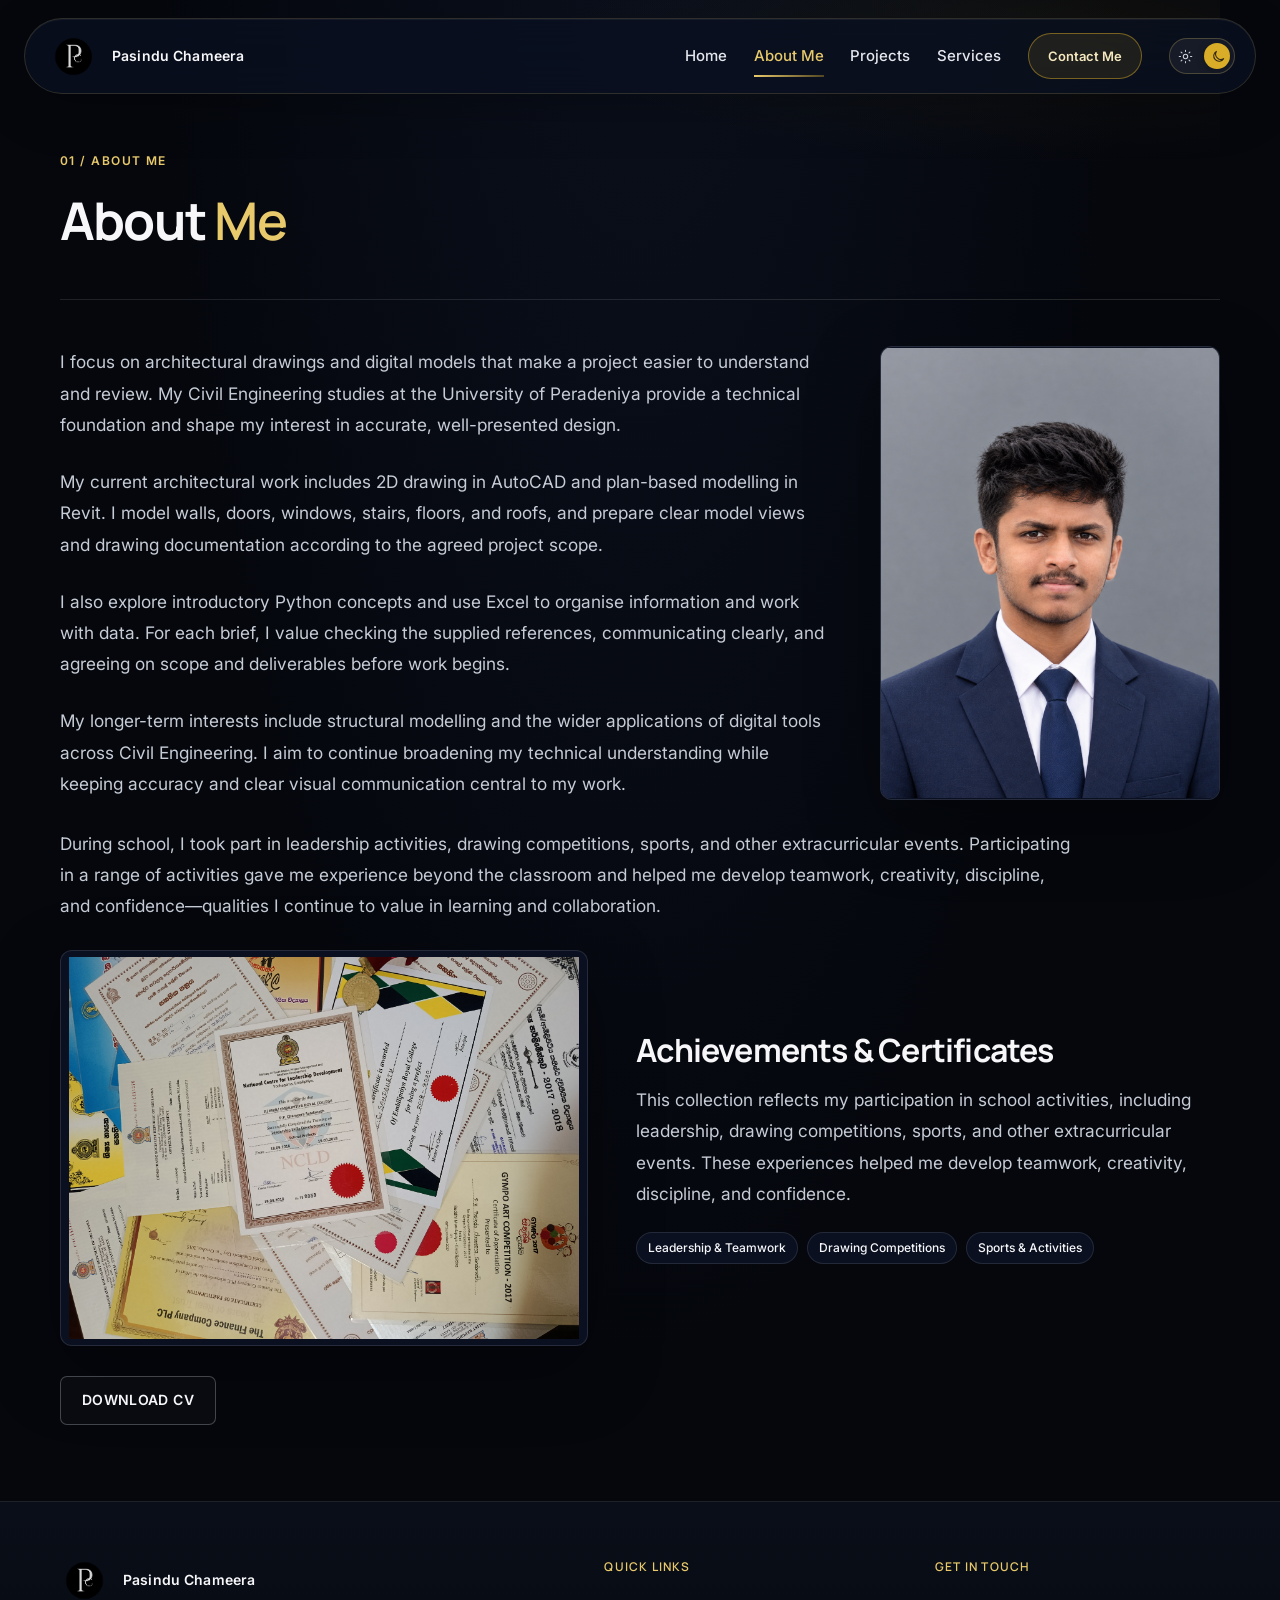
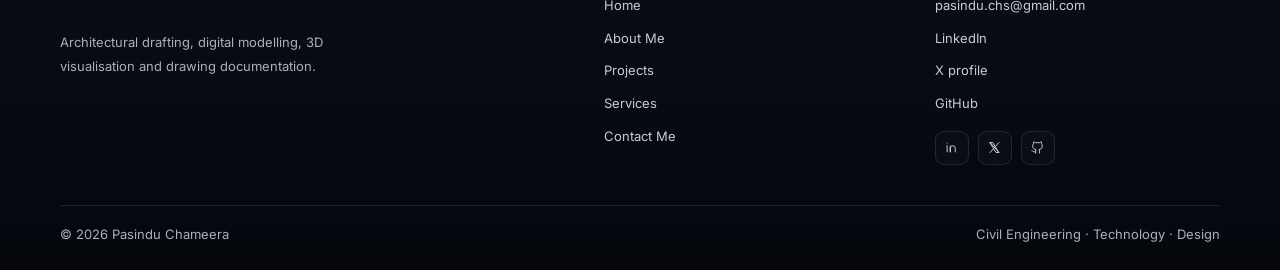
==== commit 517ca864: "Update freelance portfolio website" ====
--- a/about.html
+++ b/about.html
@@ -2,7 +2,7 @@
 <html lang="en">
 <head>
   <meta charset="utf-8"><meta name="viewport" content="width=device-width, initial-scale=1"><meta name="theme-color" content="#05070D"><script>(function(){try{if(localStorage.getItem('portfolio-theme')==='light'){document.documentElement.dataset.theme='light';const m=document.querySelector('meta[name="theme-color"]');if(m)m.content='#F4F6F8'}}catch{}})();</script>
-  <meta name="description" content="About Pasindu Chameera, a Civil Engineering undergraduate at the University of Peradeniya developing practical digital design skills.">
+  <meta name="description" content="Pasindu Chameera’s approach to architectural drafting, digital modelling, and clear project documentation.">
   <title>About Me | Pasindu Chameera</title>
   <link rel="preconnect" href="https://fonts.googleapis.com"><link rel="preconnect" href="https://fonts.gstatic.com" crossorigin><link href="https://fonts.googleapis.com/css2?family=Inter:wght@400;500;600&family=Manrope:wght@600;700&display=swap" rel="stylesheet">
   
@@ -17,19 +17,34 @@
   <main id="main">
   <section class="page-hero page-width about-page-hero"><p class="eyebrow">01 / About Me</p><h1>About <em>Me</em></h1></section>
   <section class="section section-about"><div class="page-width"><article class="about-article">
+    <div class="about-copy about-copy-intro">
+      <p class="body-copy">I focus on architectural drawings and digital models that make a project easier to understand and review. My Civil Engineering studies at the University of Peradeniya provide a technical foundation and shape my interest in accurate, well-presented design.</p>
+      <p class="body-copy">My current architectural work includes 2D drawing in AutoCAD and plan-based modelling in Revit. I model walls, doors, windows, stairs, floors, and roofs, and prepare clear model views and drawing documentation according to the agreed project scope.</p>
+      <p class="body-copy">I also explore introductory Python concepts and use Excel to organise information and work with data. For each brief, I value checking the supplied references, communicating clearly, and agreeing on scope and deliverables before work begins.</p>
+      <p class="body-copy">My longer-term interests include structural modelling and the wider applications of digital tools across Civil Engineering. I aim to continue broadening my technical understanding while keeping accuracy and clear visual communication central to my work.</p>
+    </div>
     <figure class="profile-frame"><img src="assets/pasindu-profile.png" alt="Portrait of Pasindu Chameera" loading="lazy"></figure>
-    <p class="body-copy">My journey in engineering is centred on building a strong technical foundation, developing practical skills, and exploring how digital tools can support the design and understanding of the built environment. As a Civil Engineering undergraduate at the University of Peradeniya, I am gradually connecting what I learn through my studies with practical design and modelling work.</p>
-    <p class="body-copy">My current work with Revit focuses on developing architectural models from plans, including walls, doors, windows, stairs, floors, and roofs. Through this process, I am building my understanding of digital modelling and the importance of accuracy, detail, and clear visual representation.</p>
-    <p class="body-copy">Alongside Revit, I use AutoCAD for 2D drawing and have begun exploring Python programming concepts and Excel for organising information and working with data. These tools form part of my wider effort to develop useful technical skills alongside my engineering education.</p>
-    <p class="body-copy">I am particularly interested in structural modelling and the wider possibilities of Civil Engineering. As my knowledge develops, I hope to expand my technical abilities and explore new areas where engineering principles and digital tools can work together.</p>
-    <figure class="certificate-frame"><img src="assets/certificate-collection.jpg" alt="Photograph of Pasindu’s school certificates and participation documents" loading="lazy"></figure>
-    <p class="body-copy">Beyond the classroom, my school years included participation in leadership activities, drawing competitions, sports, and a range of extracurricular events. Each offered a different way to learn through participation: working with others, exploring creative ideas, and committing time and attention to shared activities. Together, these experiences helped me build teamwork, creativity, discipline, and confidence. I continue to value these qualities in my personal and academic development, and bring them to the way I approach new challenges, learning opportunities, and collaboration with others.</p>
+    <div class="about-copy about-copy-middle">
+      <p class="body-copy">During school, I took part in leadership activities, drawing competitions, sports, and other extracurricular events. Participating in a range of activities gave me experience beyond the classroom and helped me develop teamwork, creativity, discipline, and confidence—qualities I continue to value in learning and collaboration.</p>
+    </div>
+    <div class="about-certificate-section">
+      <figure class="certificate-frame"><img src="assets/certificate-collection.jpg" alt="Photograph of Pasindu’s school certificates and participation documents" loading="lazy"></figure>
+      <div class="about-certificate-copy">
+        <h2>Achievements &amp; Certificates</h2>
+        <p class="body-copy">This collection reflects my participation in school activities, including leadership, drawing competitions, sports, and other extracurricular events. These experiences helped me develop teamwork, creativity, discipline, and confidence.</p>
+        <ul class="certificate-highlights" aria-label="School activities">
+          <li>Leadership &amp; Teamwork</li>
+          <li>Drawing Competitions</li>
+          <li>Sports &amp; Activities</li>
+        </ul>
+      </div>
+    </div>
     <div class="about-actions"><a class="button button-outline" href="Pasindu_Chameera_CV.pdf" download="Pasindu_Chameera_CV.pdf">Download CV</a></div>
   </article></div></section>
 </main>
   <footer class="site-footer"><div class="page-width"><div class="footer-main">
-  <div><a class="brand footer-brand" href="index.html" aria-label="Pasindu Chameera home"><img src="pc-monogram.png" alt="" class="brand-mark"><span><strong>Pasindu Chameera</strong></span></a><p class="footer-description">Civil Engineering studies, digital design and a growing interest in structural engineering and practical modelling.</p></div>
+  <div><a class="brand footer-brand" href="index.html" aria-label="Pasindu Chameera home"><img src="pc-monogram.png" alt="" class="brand-mark"><span><strong>Pasindu Chameera</strong></span></a><p class="footer-description">Architectural drafting, digital modelling, 3D visualisation and drawing documentation.</p></div>
   <div class="footer-col"><h2>Quick links</h2><nav class="footer-links" aria-label="Footer navigation"><a href="index.html">Home</a><a href="about.html">About Me</a><a href="projects.html">Projects</a><a href="services.html">Services</a><a href="contact.html">Contact Me</a></nav></div>
-  <div class="footer-col"><h2>Get in touch</h2><div class="footer-contact"><a href="mailto:pasindu.chs@gmail.com">pasindu.chs@gmail.com</a><a href="https://www.linkedin.com/in/pasindu-chameera" target="_blank" rel="noopener noreferrer">LinkedIn</a><a href="https://x.com/PasinduChamee" target="_blank" rel="noopener noreferrer">X profile</a><a href="https://github.com/pasinduchs" target="_blank" rel="noopener noreferrer">GitHub</a></div><div class="social-links"><a href="https://www.linkedin.com/in/pasindu-chameera" target="_blank" rel="noopener noreferrer" aria-label="LinkedIn profile"><svg viewBox="0 0 24 24" aria-hidden="true"><path d="M5 9v10M5 5v.01M10 19v-6a4 4 0 0 1 8 0v6M10 10v9"/></svg></a><a href="https://x.com/PasinduChamee" target="_blank" rel="noopener noreferrer" aria-label="X profile"><svg viewBox="0 0 24 24" aria-hidden="true"><path d="m5 4 14 16M19 4 5 20M5 4h4l10 16h-4z"/></svg></a><a href="https://github.com/pasinduchs" target="_blank" rel="noopener noreferrer" aria-label="GitHub profile"><svg viewBox="0 0 24 24" aria-hidden="true"><path d="M9 19c-4 1-4-2-6-2m12 4v-3.5a3 3 0 0 0-.8-2.3c2.7-.3 5.5-1.3 5.5-6A4.7 4.7 0 0 0 18.4 6 4.3 4.3 0 0 0 18.3 3S17.3 2.7 15 4.5a12.5 12.5 0 0 0-6 0C6.7 2.7 5.7 3 5.7 3A4.3 4.3 0 0 0 5.6 6 4.7 4.7 0 0 0 4.3 9.2c0 4.7 2.8 5.7 5.5 6A3 3 0 0 0 9 17.5V21"/></svg></a></div></div>
+  <div class="footer-col"><h2>Get in touch</h2><div class="footer-contact"><a href="mailto:pasindu.chs@gmail.com">pasindu.chs@gmail.com</a><a href="https://www.linkedin.com/in/pasindu-chs" target="_blank" rel="noopener noreferrer">LinkedIn</a><a href="https://x.com/PasinduChamee" target="_blank" rel="noopener noreferrer">X profile</a><a href="https://github.com/pasinduchs" target="_blank" rel="noopener noreferrer">GitHub</a></div><div class="social-links"><a href="https://www.linkedin.com/in/pasindu-chs" target="_blank" rel="noopener noreferrer" aria-label="LinkedIn profile"><svg viewBox="0 0 24 24" aria-hidden="true"><path d="M5 9v10M5 5v.01M10 19v-6a4 4 0 0 1 8 0v6M10 10v9"/></svg></a><a href="https://x.com/PasinduChamee" target="_blank" rel="noopener noreferrer" aria-label="X profile"><svg viewBox="0 0 24 24" aria-hidden="true"><path d="m5 4 14 16M19 4 5 20M5 4h4l10 16h-4z"/></svg></a><a href="https://github.com/pasinduchs" target="_blank" rel="noopener noreferrer" aria-label="GitHub profile"><svg viewBox="0 0 24 24" aria-hidden="true"><path d="M9 19c-4 1-4-2-6-2m12 4v-3.5a3 3 0 0 0-.8-2.3c2.7-.3 5.5-1.3 5.5-6A4.7 4.7 0 0 0 18.4 6 4.3 4.3 0 0 0 18.3 3S17.3 2.7 15 4.5a12.5 12.5 0 0 0-6 0C6.7 2.7 5.7 3 5.7 3A4.3 4.3 0 0 0 5.6 6 4.7 4.7 0 0 0 4.3 9.2c0 4.7 2.8 5.7 5.5 6A3 3 0 0 0 9 17.5V21"/></svg></a></div></div>
 </div><div class="footer-bottom"><p>© <span id="year"></span> Pasindu Chameera</p><p>Civil Engineering · Technology · Design</p></div></div></footer>
 </body></html>
--- a/styles.css
+++ b/styles.css
@@ -8,6 +8,7 @@
   --line: rgba(233, 239, 249, .11);
   --gold: #d9ad28;
   --gold-soft: #e8c96b;
+  --nav-accent: #e8c96b;
   --sans: 'Inter', 'Segoe UI', Arial, sans-serif;
   --display: 'Manrope', 'Inter', 'Segoe UI', Arial, sans-serif;
   --body-copy: #c6ccd6;
@@ -41,6 +42,7 @@
   --line: rgba(20, 36, 58, .13);
   --gold: #b58b55;
   --gold-soft: #8d6a39;
+  --nav-accent: #e8c96b;
   --body-copy: #39495b;
   --card-bg: linear-gradient(145deg, #fff, #f2f4f7);
   --illustration-bg: radial-gradient(ellipse at 58% 42%, rgba(181, 139, 85, .13), transparent 63%), linear-gradient(145deg, #e9edf2, #dfe5ec);
@@ -48,7 +50,7 @@
   --field-bg: #f3f5f7;
   --field-line: rgba(20, 36, 58, .15);
   --field-label: #25364b;
-  --field-placeholder: #697587;
+  --field-placeholder: #626e7d;
   --success: #346943;
   --error: #9a3f34;
   --footer-bg: linear-gradient(180deg, #edf0f4, #e5eaf0);
@@ -99,8 +101,8 @@
 .brand small { color: var(--muted); font-size: 9px; line-height: 1.5; letter-spacing: .12em; text-transform: uppercase; }
 .primary-nav { display: flex; align-items: center; gap: clamp(17px, 2.1vw, 31px); color: #e4e7ed; }
 .primary-nav a { position: relative; font-size: 15px; font-weight: 500; white-space: nowrap; transition: color .2s; }
-.primary-nav a:not(.nav-contact)::after { position: absolute; right: 100%; bottom: -8px; left: 0; height: 2px; background: linear-gradient(90deg, var(--gold), rgba(217, 173, 40, .35)); content: ''; transition: right .2s; }
-.primary-nav a:hover, .primary-nav a[aria-current='page'] { color: var(--gold-soft); }
+.primary-nav a:not(.nav-contact)::after { position: absolute; right: 100%; bottom: -8px; left: 0; height: 2px; background: linear-gradient(90deg, var(--nav-accent), rgba(217, 173, 40, .35)); content: ''; transition: right .2s; }
+.primary-nav a:hover, .primary-nav a[aria-current='page'] { color: var(--nav-accent); }
 .primary-nav a:hover::after, .primary-nav a[aria-current='page']::after { right: 0; }
 .primary-nav .nav-contact { padding: 11px 19px; border: 1px solid rgba(217, 173, 40, .48); border-radius: 999px; color: #f5e8bf; background: rgba(217, 173, 40, .1); font-size: 13px; font-weight: 600; transition: color .2s, background .2s, box-shadow .2s; }
 .primary-nav .nav-contact:hover, .primary-nav .nav-contact[aria-current='page'] { border-color: var(--gold); color: #15130b; background: var(--gold); box-shadow: 0 7px 24px rgba(217, 173, 40, .16); }
@@ -127,16 +129,19 @@
 .text-link:hover { color: var(--gold-soft); }
 
 /* Home */
-.home-hero { position: relative; display: flex; min-height: min(830px, 100svh); align-items: center; overflow: hidden; background: #101722 url('https://images.unsplash.com/photo-1600585154340-be6161a56a0c?auto=format&fit=crop&w=2400&q=88') center 54% / cover no-repeat; }
+.home-hero { position: relative; display: flex; min-height: min(830px, 100svh); align-items: center; overflow: hidden; color: #f7f7fa; background: #101722 url('https://images.unsplash.com/photo-1600585154340-be6161a56a0c?auto=format&fit=crop&w=2400&q=88') center 54% / cover no-repeat; }
 .home-hero::before { position: absolute; inset: 0; background: linear-gradient(90deg, rgba(5, 7, 13, .94) 0%, rgba(5, 7, 13, .81) 43%, rgba(5, 7, 13, .42) 75%, rgba(5, 7, 13, .36)), linear-gradient(0deg, rgba(5, 7, 13, .8), transparent 42%); content: ''; }
 .hero-shade { position: absolute; inset: 0; pointer-events: none; }
 .hero-content { position: relative; z-index: 1; display: grid; width: min(1160px, calc(100% - 64px)); min-height: 690px; grid-template-columns: minmax(0, 1fr); align-items: center; margin-inline: auto; padding: 82px 0 64px; }
 .hero-copy { width: min(100%, 900px); justify-self: center; }
 .hero-name { margin: 0 0 10px; color: #e5e7ea; font-size: 13px; font-weight: 600; letter-spacing: .12em; text-transform: uppercase; }
 .hero-copy h1, .page-hero h1 { margin: 0; font-family: var(--display); font-size: clamp(52px, 5.5vw, 68px); font-weight: 700; line-height: 1.08; letter-spacing: -.035em; }
-.hero-copy h1 em, .page-hero h1 em, .section-heading h2 em, .home-about h2 em, .about-text h2 em, .service-main h2 em, .contact-information h2 em { color: var(--gold-soft); font-family: inherit; font-style: normal; font-weight: 600; letter-spacing: -.02em; }
-.hero-intro { max-width: 550px; margin: 22px 0 28px; color: #e0e3e9; font-size: 17px; line-height: 1.85; }
+.hero-copy h1 em, .page-hero h1 em, .section-heading h2 em, .services-heading h2 em, .home-about h2 em, .about-text h2 em, .contact-information h2 em { color: var(--gold-soft); font-family: inherit; font-style: normal; font-weight: 600; letter-spacing: -.02em; }
+.hero-intro { max-width: 620px; margin: 22px 0 0; color: #e0e3e9; font-size: 17px; line-height: 1.78; }
+.hero-intro-followup { margin-top: 13px; margin-bottom: 28px; }
 .hero-actions { display: flex; align-items: center; gap: 18px; flex-wrap: wrap; }
+.home-hero .button-quiet { border-color: rgba(247, 247, 250, .58); color: #f7f7fa; background: rgba(10, 16, 32, .68); box-shadow: 0 8px 25px rgba(0, 0, 0, .16); }
+.home-hero .button-quiet:hover { border-color: var(--gold-soft); color: #17140b; background: var(--gold-soft); }
 .hero-meta { display: flex; align-items: center; gap: 12px; margin-top: 42px; color: #c1c6ce; font-size: 13px; font-weight: 500; letter-spacing: .08em; text-transform: uppercase; }
 .meta-rule { width: 34px; height: 1px; background: var(--gold); }
 .hero-scroll { position: absolute; z-index: 2; bottom: 23px; left: max(32px, calc((100vw - 1160px) / 2)); color: #d2d5db; font-size: 13px; font-weight: 500; letter-spacing: .1em; text-transform: uppercase; }
@@ -145,11 +150,12 @@
 .section-featured { background: var(--bg); }
 .section-soft { background: var(--panel); }
 .section-heading { display: flex; align-items: end; justify-content: space-between; gap: 40px; margin-bottom: 42px; }
-.section-heading h2, .home-about h2, .about-copy h2, .service-main h2, .contact-information h2 { margin: 0; font-family: var(--display); font-size: clamp(30px, 3vw, 38px); font-weight: 700; line-height: 1.18; letter-spacing: -.03em; }
+.section-heading h2, .services-heading h2, .home-about h2, .about-copy h2, .contact-information h2 { margin: 0; font-family: var(--display); font-size: clamp(30px, 3vw, 38px); font-weight: 700; line-height: 1.18; letter-spacing: -.03em; }
 .section-intro { max-width: 420px; margin: 0; color: var(--muted); font-size: 15px; line-height: 1.9; }
 .feature-grid { display: grid; grid-template-columns: 1fr 1fr; gap: 22px; }
 .feature-card { display: grid; min-height: 270px; grid-template-columns: .9fr 1.1fr; overflow: hidden; border: 1px solid var(--line); border-radius: 14px; background: var(--card-bg); box-shadow: var(--shadow); transition: border-color .25s, transform .25s, box-shadow .25s; }
 .feature-card:hover { transform: translateY(-3px); border-color: rgba(217, 173, 40, .35); box-shadow: 0 22px 46px rgba(0, 0, 0, .28), 0 0 32px rgba(217, 173, 40, .045); }
+.feature-project-image { display: block; width: 100%; height: 100%; min-height: 250px; object-fit: cover; object-position: center; background: var(--panel); }
 .drawing, .project-art { position: relative; min-height: 250px; overflow: hidden; border-right: 1px solid var(--line); background: var(--illustration-bg); }
 .drawing::before, .project-art::before { position: absolute; inset: 18% 14%; border: 1px solid rgba(232, 201, 107, .42); content: ''; transform: skewY(-8deg); }
 .drawing span, .project-art span { position: absolute; display: block; background: var(--drawing-line); }
@@ -182,13 +188,22 @@
 /* About */
 .section-about { padding-top: 46px; padding-bottom: 76px; }
 .about-page-hero { padding-bottom: 50px; }
-.about-article { display: flow-root; }
-.about-article .body-copy { max-width: none; margin: 0 0 18px; color: var(--body-copy); font-size: clamp(17px, 1.35vw, 18px); line-height: 1.82; }
-.profile-frame { float: right; width: min(100%, 280px); aspect-ratio: 3 / 4; margin: 0 0 22px 34px; overflow: hidden; border: 1px solid rgba(233, 239, 249, .12); border-radius: 12px; background: var(--panel); box-shadow: var(--shadow); }
+.about-article { display: grid; grid-template-columns: minmax(0, 1fr) minmax(260px, 340px); gap: 28px 44px; align-items: start; }
+.about-copy { display: grid; gap: 16px; align-content: start; }
+.about-copy-intro { grid-column: 1; grid-row: 1; align-self: stretch; align-content: space-between; gap: 18px; }
+.about-copy-middle { grid-column: 1 / -1; }
+.about-copy .body-copy { max-width: 78ch; margin: 0; color: var(--body-copy); font-size: clamp(17px, 1.35vw, 18px); line-height: 1.82; text-align: left; }
+.about-copy-middle .body-copy { max-width: 92ch; }
+.profile-frame { grid-column: 2; grid-row: 1; width: 100%; max-width: 340px; aspect-ratio: 3 / 4; margin: 0; overflow: hidden; border: 1px solid rgba(233, 239, 249, .12); border-radius: 12px; background: var(--panel); box-shadow: var(--shadow); }
 .profile-frame img { width: 100%; height: 100%; object-fit: contain; object-position: center; }
-.certificate-frame { position: relative; float: right; display: block; width: min(100%, 360px); aspect-ratio: 4 / 3; margin: 0 0 20px 30px; overflow: hidden; border: 1px solid rgba(233, 239, 249, .12); border-radius: 12px; background: var(--panel); box-shadow: var(--shadow); }
+.about-certificate-section { grid-column: 1 / -1; display: grid; grid-template-columns: minmax(0, .95fr) minmax(0, 1.05fr); align-items: center; gap: 30px clamp(28px, 4vw, 48px); }
+.about-certificate-copy h2 { margin: 0 0 14px; color: var(--text); font-family: var(--display); font-size: clamp(25px, 2.7vw, 32px); font-weight: 700; line-height: 1.2; letter-spacing: -.025em; }
+.about-certificate-copy .body-copy { max-width: 62ch; margin: 0; color: var(--body-copy); font-size: clamp(17px, 1.35vw, 18px); line-height: 1.82; text-align: left; }
+.certificate-highlights { display: flex; flex-wrap: wrap; gap: 9px; margin: 22px 0 0; padding: 0; list-style: none; }
+.certificate-highlights li { padding: 7px 11px; border: 1px solid var(--line); border-radius: 999px; color: var(--text); background: var(--panel); font-size: 12px; font-weight: 500; line-height: 1.4; }
+.certificate-frame { grid-column: 1; width: 100%; max-width: none; aspect-ratio: 4 / 3; margin: 0; overflow: hidden; border: 1px solid rgba(233, 239, 249, .12); border-radius: 12px; background: var(--panel); box-shadow: var(--shadow); }
 .certificate-frame img { width: 100%; height: 100%; padding: 6px; object-fit: contain; }
-.about-actions { clear: both; display: flex; justify-content: flex-start; padding-top: 5px; }
+.about-actions { grid-column: 1 / -1; display: flex; justify-content: flex-start; padding-top: 2px; }
 
 /* Projects */
 .project-grid { display: grid; grid-template-columns: repeat(3, minmax(0, 1fr)); gap: 24px; align-items: stretch; }
@@ -198,19 +213,19 @@
 .project-copy { display: flex; flex: 1; flex-direction: column; gap: 22px; padding: 24px; }
 .project-copy h3 { margin: 0; }
 .project-link { align-self: flex-start; margin-top: auto; }
-.project-empty-state { margin: 0; padding: 38px 28px; border: 1px dashed var(--line); border-radius: 20px; color: var(--muted); text-align: center; }
-.project-empty-state[hidden] { display: none; }
 .status-tag { display: inline-block; margin-top: 19px; padding: 6px 9px; border: 1px solid var(--line); border-radius: 4px; color: var(--muted); font-size: 12px; letter-spacing: .06em; text-transform: uppercase; }
 
 /* Services */
-.service-layout { display: grid; grid-template-columns: minmax(0, .95fr) minmax(0, 1fr); align-items: start; gap: 12%; }
-.service-main h2 { margin-bottom: 23px; }
-.service-main .body-copy { max-width: 490px; margin-bottom: 28px; }
-.service-detail-list { border-top: 1px solid var(--line); }
-.service-detail-list article { display: grid; grid-template-columns: 36px 1fr; gap: 14px; padding: 23px 0; border-bottom: 1px solid var(--line); }
-.service-detail-list article > span { color: var(--gold-soft); font-size: 13px; font-weight: 600; }
-.service-detail-list h3 { margin: 0 0 6px; font-size: 18px; font-weight: 600; }
-.service-detail-list p { margin: 0; color: var(--muted); font-size: 14px; line-height: 1.8; }
+.services-heading { display: flex; align-items: end; justify-content: space-between; gap: 32px; margin-bottom: 34px; }
+.services-heading h2 { max-width: 560px; }
+.service-grid { display: grid; grid-template-columns: repeat(2, minmax(0, 1fr)); gap: 20px; }
+.service-card { min-width: 0; min-height: 220px; padding: 28px; border: 1px solid var(--line); border-radius: 20px; background: var(--card-bg); box-shadow: var(--shadow); transition: transform .22s, border-color .22s, box-shadow .22s; }
+.service-card:hover { transform: translateY(-3px); border-color: rgba(181, 139, 85, .55); box-shadow: var(--shadow), 0 12px 28px rgba(181, 139, 85, .08); }
+.service-index { color: var(--gold-soft); font-size: 12px; font-weight: 600; letter-spacing: .12em; }
+.service-card h3 { margin: 17px 0 9px; font-family: var(--display); font-size: clamp(20px, 1.8vw, 23px); font-weight: 600; line-height: 1.35; }
+.service-card p { margin: 0; color: var(--muted); font-size: 15px; line-height: 1.8; }
+.service-cta { display: flex; align-items: center; justify-content: space-between; gap: 20px; margin-top: 32px; padding-top: 25px; border-top: 1px solid var(--line); }
+.service-cta p { margin: 0; color: var(--text); font-family: var(--display); font-size: 20px; font-weight: 600; }
 .scope-band { padding: 32px 0; border-block: 1px solid var(--line); background: var(--soft-band); }
 .scope-inner { display: grid; grid-template-columns: 150px 1fr auto; align-items: center; gap: 30px; }
 .scope-inner .eyebrow { margin: 0; }
@@ -314,17 +329,20 @@
   .hero-copy h1 { font-size: clamp(50px, 8vw, 68px); }
   .hero-intro { font-size: 15px; }
   .section { padding: 84px 0; }
-  .section-heading h2, .home-about h2, .about-copy h2, .service-main h2, .contact-information h2 { font-size: clamp(34px, 6vw, 46px); }
+  .section-heading h2, .services-heading h2, .home-about h2, .about-copy h2, .contact-information h2 { font-size: clamp(34px, 6vw, 46px); }
   .page-hero { padding-top: 124px; padding-bottom: 62px; }
   .page-hero h1 { font-size: clamp(40px, 8vw, 52px); }
   .page-lead, .section-intro { font-size: 15px; }
   .body-copy { font-size: 15px; }
   .section-heading { align-items: flex-start; flex-direction: column; gap: 18px; }
-  .home-about-inner, .service-layout, .contact-layout { grid-template-columns: 1fr; gap: 35px; }
-  .about-article .body-copy { font-size: 17px; }
-  .profile-frame { width: min(42%, 250px); margin-left: 23px; }
-  .certificate-frame { width: min(48%, 300px); margin-left: 21px; }
-  .about-actions { justify-content: flex-start; }
+  .home-about-inner, .contact-layout { grid-template-columns: 1fr; gap: 35px; }
+  .about-article { grid-template-columns: minmax(0, 1fr); gap: 22px; }
+  .about-copy-intro, .profile-frame, .about-copy-middle, .about-certificate-section, .about-actions { grid-column: 1; grid-row: auto; }
+  .about-certificate-section { grid-template-columns: minmax(0, 1fr); gap: 14px; }
+  .certificate-frame { grid-column: 1; grid-row: auto; }
+  .about-copy .body-copy { font-size: 17px; }
+  .about-certificate-copy .body-copy { font-size: 17px; }
+  .profile-frame, .certificate-frame { width: min(100%, 360px); }
   .project-grid { grid-template-columns: 1fr 1fr; }
   .contact-layout { gap: 34px; }
   .contact-information { max-width: 650px; }
@@ -348,16 +366,21 @@
   .hero-copy h1 { max-width: 460px; font-size: clamp(45px, 12vw, 60px); }
   .hero-intro { max-width: 420px; font-size: 14px; }
   .hero-actions { gap: 9px; }
-  .hero-actions .button { min-height: 42px; padding: 11px 13px; font-size: 10px; }
+  .hero-actions .button { min-height: 42px; padding: 10px 12px; font-size: 12px; }
   .hero-actions .text-link { min-height: 42px; padding-inline: 4px; }
   .hero-meta { gap: 9px; margin-top: 25px; font-size: 8px; letter-spacing: .08em; }
   .hero-scroll { bottom: 20px; left: 18px; font-size: 8px; }
   .section { padding: 68px 0; }
-  .section-heading h2, .home-about h2, .about-copy h2, .service-main h2, .contact-information h2 { font-size: 36px; }
+  .section-heading h2, .services-heading h2, .home-about h2, .about-copy h2, .contact-information h2 { font-size: 36px; }
   .section-heading { margin-bottom: 30px; }
   .section-intro { font-size: 14px; }
+  .services-heading { align-items: flex-start; flex-direction: column; gap: 15px; margin-bottom: 25px; }
+  .service-grid { grid-template-columns: 1fr; gap: 14px; }
+  .service-card { min-height: 0; padding: 22px; }
+  .service-cta { align-items: flex-start; flex-direction: column; margin-top: 24px; }
   .feature-grid { grid-template-columns: 1fr; }
-  .feature-card { grid-template-columns: .82fr 1.18fr; min-height: 0; }
+  .feature-card { grid-template-columns: 1fr; min-height: 0; }
+  .feature-project-image { height: auto; min-height: 0; aspect-ratio: 16 / 9; }
   .drawing { min-height: 210px; border-right: 1px solid var(--line); border-bottom: 0; }
   .card-copy { padding: 18px; }
   .card-copy h3 { font-size: 17px; }
@@ -369,9 +392,9 @@
   .page-lead { font-size: 14px; }
   .section-about { padding-top: 34px; padding-bottom: 58px; }
   .about-page-hero { padding-bottom: 40px; }
-  .about-article .body-copy { margin-bottom: 15px; font-size: 16px; line-height: 1.78; }
-  .profile-frame { width: min(42%, 180px); margin: 0 0 15px 16px; }
-  .certificate-frame { width: min(48%, 220px); margin: 0 0 15px 14px; }
+  .about-article { gap: 18px; }
+  .about-copy { gap: 14px; }
+  .about-copy .body-copy { font-size: 16px; line-height: 1.78; }
   .project-grid { grid-template-columns: 1fr; }
   .project-grid { gap: 18px; }
   .project-copy { gap: 18px; padding: 20px; }
